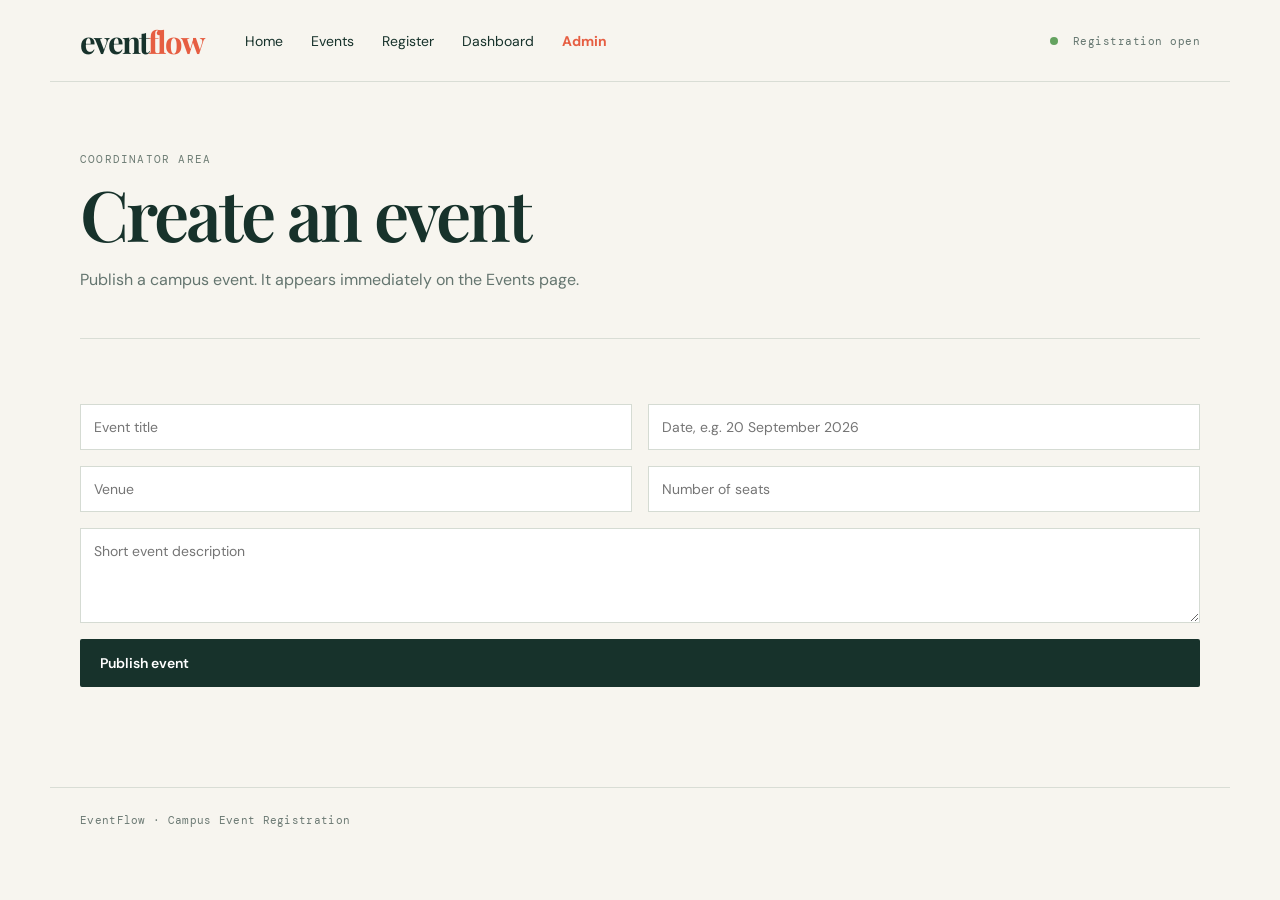
==== frontend/admin.html @ 2d21d4d3 "Add EventFlow DevOps project" ====
<!doctype html><html lang="en"><head><meta charset="UTF-8"><meta name="viewport" content="width=device-width,initial-scale=1.0"><title>EventFlow | Admin</title><link rel="stylesheet" href="style.css"></head><body><header class="topbar"><a class="brand" href="index.html">event<span>flow</span></a><nav><a href="index.html">Home</a><a href="events.html">Events</a><a href="register.html">Register</a><a href="dashboard.html">Dashboard</a><a class="active" href="admin.html">Admin</a></nav><span class="live"><i></i> Registration open</span></header><main><section class="page-intro"><p class="kicker">COORDINATOR AREA</p><h1>Create an event</h1><p>Publish a campus event. It appears immediately on the Events page.</p></section><section class="admin section no-top"><form id="eventForm" class="admin-form"><input name="title" required placeholder="Event title"><input name="date" required placeholder="Date, e.g. 20 September 2026"><input name="venue" required placeholder="Venue"><input name="seats" required min="1" type="number" placeholder="Number of seats"><textarea name="description" placeholder="Short event description"></textarea><button class="button dark" type="submit">Publish event</button></form><p id="adminMessage"></p></section></main><footer>EventFlow · Campus Event Registration</footer><script src="app.js"></script></body></html>
---- frontend/style.css ----
@import url('https://fonts.googleapis.com/css2?family=DM+Mono&family=DM+Sans:wght@400;500;600;700&family=Playfair+Display:ital,wght@0,600;0,700;1,600&display=swap');
.topbar nav a.active{color:var(--coral);font-weight:700}.page-intro{padding:70px 0 45px}.page-intro h1{font:600 clamp(44px,6vw,70px)/1 'Playfair Display';letter-spacing:-3px;margin:0}.page-intro p:not(.kicker){color:var(--muted);font-size:16px;line-height:1.7;max-width:540px;margin:18px 0 0}.no-top{border-top:0;padding-top:20px}.quick-links{display:grid;grid-template-columns:repeat(3,1fr);gap:16px}.quick-links a{background:var(--white);padding:24px;text-decoration:none;color:var(--ink);display:grid;gap:9px}.quick-links span{font:11px 'DM Mono';color:var(--coral)}.quick-links strong{font:600 22px 'Playfair Display'}.quick-links small{color:var(--muted);line-height:1.5}.card-link{margin-top:16px;align-self:start;border-bottom:1px solid var(--ink);font:700 12px 'DM Sans';color:var(--ink);text-decoration:none;padding-bottom:4px}@media(max-width:720px){.quick-links{grid-template-columns:1fr}.page-intro{padding:50px 0 25px}}
.seat-stats{display:grid;grid-template-columns:repeat(3,1fr);gap:15px;margin-bottom:23px}.seat-stat{background:var(--white);padding:20px;border-top:3px solid var(--mint)}.seat-stat strong{font:600 22px 'Playfair Display';display:block}.seat-stat p{font:11px 'DM Mono';color:var(--muted);margin:7px 0}.seat-stat span{color:#4b635a;font-size:13px}.table-wrap{overflow-x:auto;background:var(--white)}table{width:100%;border-collapse:collapse;min-width:650px}th,td{text-align:left;padding:15px 18px;border-bottom:1px solid #e1e5df;font-size:13px}th{font:11px 'DM Mono';letter-spacing:.5px;color:var(--muted);background:#fbfaf7}td:first-child{font-weight:700}.status{color:#3b713f;font:11px 'DM Mono'}@media(max-width:720px){.seat-stats{grid-template-columns:1fr}}
:root{--ink:#17322b;--muted:#64756f;--paper:#f7f5ef;--line:#d9ddd5;--coral:#e65e42;--mint:#dfe9cf;--white:#fff}*{box-sizing:border-box}html{scroll-behavior:smooth}body{margin:0;background:var(--paper);color:var(--ink);font:15px 'DM Sans',sans-serif}.topbar,main,footer{max-width:1180px;margin:auto;padding-left:30px;padding-right:30px}.topbar{height:82px;display:flex;align-items:center;border-bottom:1px solid var(--line);gap:42px}.brand{font:700 31px 'Playfair Display',serif;color:var(--ink);text-decoration:none;letter-spacing:-2px}.brand span{color:var(--coral)}nav{display:flex;gap:28px}nav a{color:var(--ink);font-size:14px;text-decoration:none}.live{margin-left:auto;font:11px 'DM Mono';letter-spacing:.5px;color:var(--muted)}.live i{display:inline-block;width:8px;height:8px;background:#64a25f;border-radius:50%;margin-right:7px}.hero{display:grid;grid-template-columns:1fr 320px;align-items:center;gap:85px;padding:90px 0 100px}.kicker{font:11px 'DM Mono';letter-spacing:1.2px;color:#6d7c74;margin:0 0 12px}.hero h1,h2{font:600 clamp(42px,6vw,75px)/.99 'Playfair Display',serif;letter-spacing:-3px;margin:0}.hero h1 em{color:var(--coral);font-weight:600}.lead{max-width:500px;line-height:1.75;color:var(--muted);font-size:17px;margin:25px 0 32px}.button{display:inline-flex;align-items:center;gap:22px;border:0;border-radius:2px;padding:15px 20px;font:600 14px 'DM Sans';cursor:pointer;text-decoration:none}.button b{font-size:20px;line-height:12px}.coral{background:var(--coral);color:#fff}.dark{background:var(--ink);color:#fff}.hero-card{background:var(--mint);padding:33px;min-height:310px;display:flex;flex-direction:column}.hero-card p{font:11px 'DM Mono';letter-spacing:1px;margin:0}.hero-card strong{font:600 39px/1.05 'Playfair Display';margin:29px 0 15px}.hero-card span{color:#486057;font-size:13px}.hero-card a{margin-top:auto;color:var(--ink);font-weight:700;font-size:13px}.section{padding:65px 0;border-top:1px solid var(--line)}.heading{display:flex;justify-content:space-between;align-items:end;margin-bottom:28px}.heading h2,.registration h2{font-size:40px;letter-spacing:-2px}.muted{color:var(--muted);font-size:13px}.cards{display:grid;grid-template-columns:repeat(3,1fr);gap:17px}.card{background:var(--white);min-height:273px;padding:25px;display:flex;flex-direction:column}.date{font:11px 'DM Mono';color:var(--coral);letter-spacing:.4px}.card h3{font:600 28px/1.12 'Playfair Display';margin:18px 0 10px}.card p{font-size:13px;line-height:1.6;color:var(--muted);margin:0 0 17px}.card .meta{margin-top:auto;font-size:12px;color:#4c635a;line-height:1.7}.card button{background:transparent;border:0;border-bottom:1px solid var(--ink);padding:4px 0;color:var(--ink);font:700 12px 'DM Sans';text-align:left;cursor:pointer;align-self:start}.registration{display:grid;grid-template-columns:.9fr 1.1fr;gap:100px;align-items:center}.register-copy>p:not(.kicker){color:var(--muted);line-height:1.75;max-width:390px}.register-copy ol{list-style:none;margin:29px 0 0;padding:0;counter-reset:steps}.register-copy li{counter-increment:steps;border-top:1px solid var(--line);padding:11px 0;color:#52655d}.register-copy li:before{content:'0' counter(steps);font:11px 'DM Mono';color:var(--coral);margin-right:15px}.form-panel{background:var(--white);padding:32px}form{display:grid;gap:16px}label{font-size:12px;font-weight:700;color:#52655d}input,select,textarea{width:100%;display:block;margin-top:7px;border:1px solid #d5dbd3;padding:13px;background:#fff;color:var(--ink);font:14px 'DM Sans'}textarea{min-height:95px;resize:vertical}.confirmation{margin-top:21px;padding:18px;background:var(--mint);border-left:3px solid #73a268}.confirmation strong{display:block;font:600 23px 'Playfair Display';margin-bottom:5px}.confirmation span{font:11px 'DM Mono';color:#466158}.admin{padding-bottom:85px}.admin-form{grid-template-columns:1fr 1fr}.admin-form textarea,.admin-form button{grid-column:span 2}.admin-form input,.admin-form textarea{margin:0}#adminMessage{font-weight:600;color:#477044}footer{border-top:1px solid var(--line);padding-top:25px;padding-bottom:35px;color:#6c7a74;font:11px 'DM Mono';letter-spacing:.3px}@media(max-width:720px){.topbar{padding:0 18px}.topbar nav,.live{display:none}main,footer{padding-left:18px;padding-right:18px}.hero,.registration{grid-template-columns:1fr;gap:35px;padding:55px 0}.cards{grid-template-columns:1fr}.admin-form{grid-template-columns:1fr}.admin-form textarea,.admin-form button{grid-column:auto}.section{padding:48px 0}.heading h2,.registration h2{font-size:35px}}
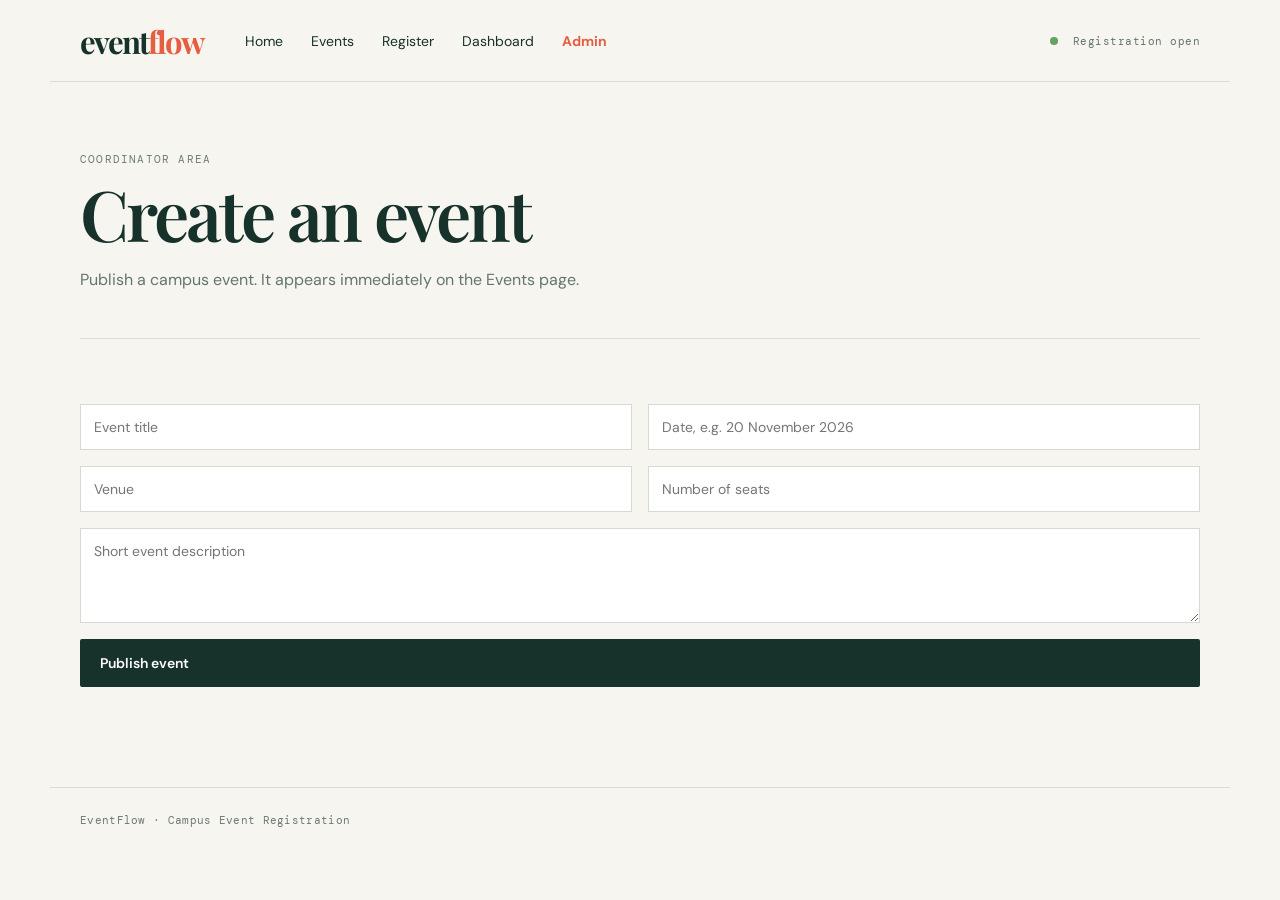
==== commit 13f8e58d: "Show events while services start" ====
--- a/frontend/admin.html
+++ b/frontend/admin.html
@@ -1 +1 @@
-<!doctype html><html lang="en"><head><meta charset="UTF-8"><meta name="viewport" content="width=device-width,initial-scale=1.0"><title>EventFlow | Admin</title><link rel="stylesheet" href="style.css"></head><body><header class="topbar"><a class="brand" href="index.html">event<span>flow</span></a><nav><a href="index.html">Home</a><a href="events.html">Events</a><a href="register.html">Register</a><a href="dashboard.html">Dashboard</a><a class="active" href="admin.html">Admin</a></nav><span class="live"><i></i> Registration open</span></header><main><section class="page-intro"><p class="kicker">COORDINATOR AREA</p><h1>Create an event</h1><p>Publish a campus event. It appears immediately on the Events page.</p></section><section class="admin section no-top"><form id="eventForm" class="admin-form"><input name="title" required placeholder="Event title"><input name="date" required placeholder="Date, e.g. 20 September 2026"><input name="venue" required placeholder="Venue"><input name="seats" required min="1" type="number" placeholder="Number of seats"><textarea name="description" placeholder="Short event description"></textarea><button class="button dark" type="submit">Publish event</button></form><p id="adminMessage"></p></section></main><footer>EventFlow · Campus Event Registration</footer><script src="app.js"></script></body></html>
+<!doctype html><html lang="en"><head><meta charset="UTF-8"><meta name="viewport" content="width=device-width,initial-scale=1.0"><title>EventFlow | Admin</title><link rel="stylesheet" href="style.css"></head><body><header class="topbar"><a class="brand" href="index.html">event<span>flow</span></a><nav><a href="index.html">Home</a><a href="events.html">Events</a><a href="register.html">Register</a><a href="dashboard.html">Dashboard</a><a class="active" href="admin.html">Admin</a></nav><span class="live"><i></i> Registration open</span></header><main><section class="page-intro"><p class="kicker">COORDINATOR AREA</p><h1>Create an event</h1><p>Publish a campus event. It appears immediately on the Events page.</p></section><section class="admin section no-top"><form id="eventForm" class="admin-form"><input name="title" required placeholder="Event title"><input name="date" required placeholder="Date, e.g. 20 November 2026"><input name="venue" required placeholder="Venue"><input name="seats" required min="1" type="number" placeholder="Number of seats"><textarea name="description" placeholder="Short event description"></textarea><button class="button dark" type="submit">Publish event</button></form><p id="adminMessage"></p></section></main><footer>EventFlow · Campus Event Registration</footer><script src="app.js"></script></body></html>
